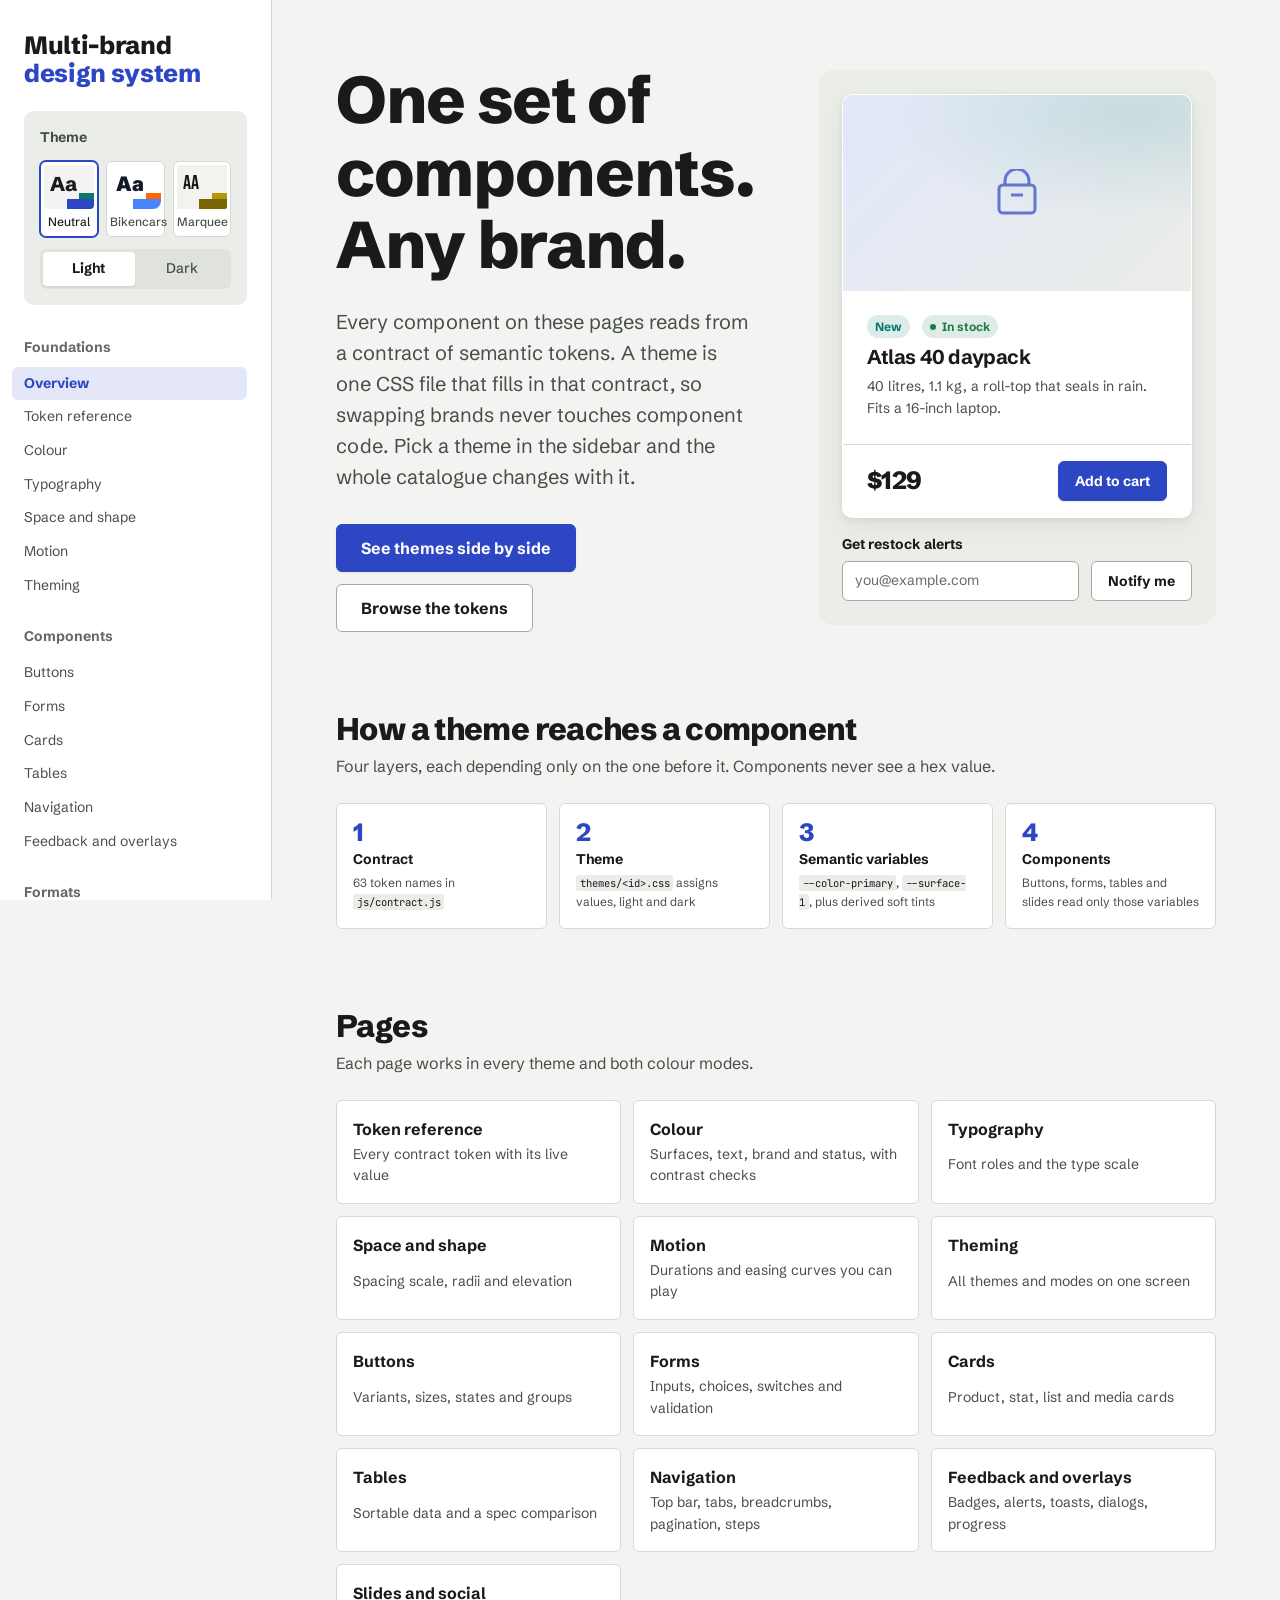
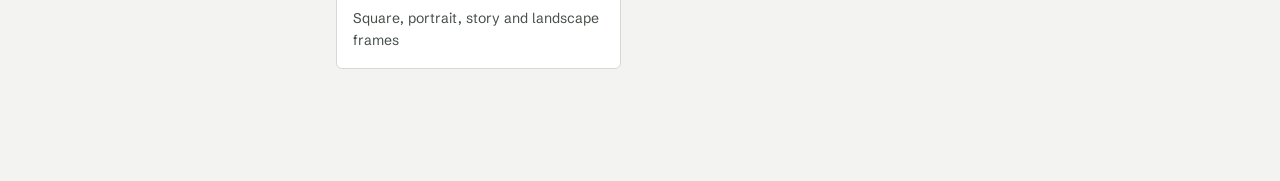
==== index.html @ d582c335 "Initial public release" ====
<!DOCTYPE html>
<html lang="en">
<head>
<meta charset="utf-8">
<meta name="viewport" content="width=device-width, initial-scale=1">
<title>Multi-brand design system</title>
<meta name="description" content="A brand-neutral design system: tokens, themes, components and motion as static HTML.">
<link rel="icon" href="favicon.svg" type="image/svg+xml">
<script src="js/theme-init.js"></script>
<link rel="stylesheet" href="themes/index.css">
<link rel="stylesheet" href="css/catalogue.css">
<link rel="stylesheet" href="css/components.css">
</head>
<body>
<nav class="sidebar" aria-label="Catalogue"></nav>
<main class="main" id="main">
<section class="hero">
  <div>
    <h1 class="hero__title">One set of components. Any brand.</h1>
    <p class="hero__lede">Every component on these pages reads from a contract of semantic tokens. A theme is one CSS file that fills in that contract, so swapping brands never touches component code. Pick a theme in the sidebar and the whole catalogue changes with it.</p>
    <div class="hero__actions">
      <a class="btn btn--primary btn--lg" href="theming.html">See themes side by side</a>
      <a class="btn btn--secondary btn--lg" href="tokens.html">Browse the tokens</a>
    </div>
  </div>

  <div class="specimen" aria-label="Live specimen in the current theme">
    <article class="card card--raised">
      <div class="card__media">
        <svg viewBox="0 0 24 24" fill="none" stroke="currentColor" stroke-width="1.5" aria-hidden="true"><path d="M6 8V6a6 6 0 0 1 12 0v2"/><rect x="3" y="8" width="18" height="14" rx="2"/><path d="M9 13h6"/></svg>
      </div>
      <div class="card__body">
        <div class="specimen__row"><span class="badge badge--accent">New</span><span class="badge badge--success"><span class="badge__dot"></span>In stock</span></div>
        <h2 class="card__title">Atlas 40 daypack</h2>
        <p class="card__text">40 litres, 1.1 kg, a roll-top that seals in rain. Fits a 16-inch laptop.</p>
      </div>
      <div class="card__footer">
        <span class="price">$129</span>
        <button class="btn btn--primary" type="button" data-toast="Added Atlas 40 to your cart">Add to cart</button>
      </div>
    </article>
    <div class="field">
      <label class="field__label" for="hero-email">Get restock alerts</label>
      <div class="specimen__row">
        <input class="input" id="hero-email" type="email" placeholder="you@example.com" style="flex:1;min-width:160px">
        <button class="btn btn--secondary" type="button" data-toast="Alert set for restocks">Notify me</button>
      </div>
    </div>
  </div>
</section>

<section class="doc-section" aria-labelledby="how">
  <h2 id="how">How a theme reaches a component</h2>
  <p class="doc-desc">Four layers, each depending only on the one before it. Components never see a hex value.</p>
  <ol class="flow">
    <li><b>Contract</b><span>63 token names in <code>js/contract.js</code></span></li>
    <li><b>Theme</b><span><code>themes/&lt;id&gt;.css</code> assigns values, light and dark</span></li>
    <li><b>Semantic variables</b><span><code>--color-primary</code>, <code>--surface-1</code>, plus derived soft tints</span></li>
    <li><b>Components</b><span>Buttons, forms, tables and slides read only those variables</span></li>
  </ol>
</section>

<section class="doc-section" aria-labelledby="pages">
  <h2 id="pages">Pages</h2>
  <p class="doc-desc">Each page works in every theme and both colour modes.</p>
  <div class="directory">
    <a href="tokens.html"><b>Token reference</b><span>Every contract token with its live value</span></a>
    <a href="colors.html"><b>Colour</b><span>Surfaces, text, brand and status, with contrast checks</span></a>
    <a href="typography.html"><b>Typography</b><span>Font roles and the type scale</span></a>
    <a href="spacing.html"><b>Space and shape</b><span>Spacing scale, radii and elevation</span></a>
    <a href="motion.html"><b>Motion</b><span>Durations and easing curves you can play</span></a>
    <a href="theming.html"><b>Theming</b><span>All themes and modes on one screen</span></a>
    <a href="buttons.html"><b>Buttons</b><span>Variants, sizes, states and groups</span></a>
    <a href="forms.html"><b>Forms</b><span>Inputs, choices, switches and validation</span></a>
    <a href="cards.html"><b>Cards</b><span>Product, stat, list and media cards</span></a>
    <a href="tables.html"><b>Tables</b><span>Sortable data and a spec comparison</span></a>
    <a href="navigation.html"><b>Navigation</b><span>Top bar, tabs, breadcrumbs, pagination, steps</span></a>
    <a href="feedback.html"><b>Feedback and overlays</b><span>Badges, alerts, toasts, dialogs, progress</span></a>
    <a href="slides.html"><b>Slides and social</b><span>Square, portrait, story and landscape frames</span></a>
  </div>
</section>
</main>
<script src="js/contract.js"></script>
<script src="js/sidebar.js"></script>
<script src="js/demo.js"></script>
</body>
</html>
---- themes/index.css ----
/*
 * Theme registry. Every page links only this file.
 *
 * To add a theme: create themes/<id>.css that defines the full token contract,
 * add one @import line below, and add "<id>:<Label>" to --theme-list.
 * The sidebar switcher reads --theme-list at runtime.
 */
@import url("neutral.css");
@import url("bikencars.css");
@import url("marquee.css");

:root {
  --theme-list: "neutral:Neutral,bikencars:Bikencars,marquee:Marquee";
}
---- css/catalogue.css ----
/*
 * Catalogue chrome: reset, page layout, sidebar, theme switcher, doc helpers.
 * References semantic tokens only; no colour literals live outside themes/.
 */

/* Derived tokens: computed from the contract, per theme scope. */
:root,
[data-theme] {
  --color-primary-soft: color-mix(in srgb, var(--color-primary) 13%, transparent);
  --color-secondary-soft: color-mix(in srgb, var(--color-secondary) 13%, transparent);
  --color-accent-soft: color-mix(in srgb, var(--color-accent) 14%, transparent);
  --color-success-soft: color-mix(in srgb, var(--color-success) 14%, transparent);
  --color-warning-soft: color-mix(in srgb, var(--color-warning) 16%, transparent);
  --color-danger-soft: color-mix(in srgb, var(--color-danger) 13%, transparent);
  --color-info-soft: color-mix(in srgb, var(--color-info) 13%, transparent);
  --sidebar-width: 272px;
}

:root { color-scheme: light; }
[data-mode="dark"] { color-scheme: dark; }

*, *::before, *::after { box-sizing: border-box; }

html { -webkit-text-size-adjust: 100%; text-size-adjust: 100%; }

body {
  margin: 0;
  min-height: 100vh;
  background: var(--surface-0);
  color: var(--text-1);
  font-family: var(--font-body);
  font-size: var(--text-base);
  line-height: var(--leading-body);
  transition: background-color var(--duration-base) var(--ease-standard), color var(--duration-base) var(--ease-standard);
}

.theme-scope {
  background: var(--surface-0);
  color: var(--text-1);
  font-family: var(--font-body);
  font-size: var(--text-base);
  line-height: var(--leading-body);
}

h1, h2, h3, h4 {
  margin: 0;
  font-family: var(--font-display);
  font-weight: var(--weight-display);
  letter-spacing: var(--tracking-display);
  text-transform: var(--case-display);
  line-height: var(--leading-tight);
  color: var(--text-1);
}
h3, h4 { font-family: var(--font-body); font-weight: var(--weight-bold); letter-spacing: 0; text-transform: none; }

p { margin: 0; }
a { color: var(--color-primary); text-underline-offset: 0.2em; }
a:hover { color: var(--color-primary-hover); }

:focus-visible {
  outline: 2px solid var(--focus-ring);
  outline-offset: 2px;
}

code, pre, kbd { font-family: var(--font-mono); }
code {
  font-size: 0.875em;
  padding: 0.1em 0.35em;
  border-radius: var(--radius-sm);
  background: var(--surface-2);
  color: var(--text-1);
}

.visually-hidden {
  position: absolute !important; width: 1px; height: 1px; overflow: hidden;
  clip: rect(0 0 0 0); white-space: nowrap;
}

/* ── Layout ─────────────────────────────────────────── */
.main {
  margin-left: var(--sidebar-width);
  padding: var(--space-8) var(--space-8) var(--space-10);
  max-width: calc(var(--sidebar-width) + 1120px);
}

/* ── Sidebar ────────────────────────────────────────── */
.sidebar {
  position: fixed; inset: 0 auto 0 0;
  width: var(--sidebar-width);
  overflow-y: auto;
  background: var(--surface-1);
  border-right: 1px solid var(--border);
  padding: var(--space-6) var(--space-5) var(--space-7);
  z-index: 50;
  transition: transform var(--duration-slow) var(--ease-emphasized), background-color var(--duration-base) var(--ease-standard);
}

.wordmark {
  display: block;
  text-decoration: none;
  color: var(--text-1);
  font-family: var(--font-display);
  font-weight: var(--weight-display);
  letter-spacing: var(--tracking-display);
  text-transform: var(--case-display);
  line-height: var(--leading-tight);
}
.wordmark:hover { color: var(--text-1); }
.wordmark__top { display: block; font-size: var(--text-xl); }
.wordmark__bottom { display: block; font-size: var(--text-xl); color: var(--color-primary); }

.switcher {
  margin: var(--space-5) 0 var(--space-6);
  padding: var(--space-4);
  border-radius: var(--radius-lg);
  background: var(--surface-2);
}
.switcher__label {
  font-size: var(--text-sm);
  font-weight: var(--weight-bold);
  color: var(--text-2);
  margin-bottom: var(--space-3);
}
.switcher__themes {
  display: grid;
  grid-template-columns: repeat(auto-fill, minmax(56px, 1fr));
  gap: var(--space-2);
  margin-bottom: var(--space-3);
}

.chip {
  appearance: none;
  display: flex; flex-direction: column; align-items: stretch; gap: var(--space-1);
  padding: 3px;
  border: 1px solid var(--border);
  border-radius: var(--radius-md);
  background: var(--surface-1);
  color: var(--text-2);
  font: inherit;
  cursor: pointer;
  transition: border-color var(--duration-fast) var(--ease-standard), box-shadow var(--duration-fast) var(--ease-standard);
}
.chip:hover { border-color: var(--border-strong); }
.chip[aria-checked="true"] {
  border-color: var(--color-primary);
  box-shadow: 0 0 0 1px var(--color-primary);
  color: var(--text-1);
}
.chip__label { font-size: var(--text-xs); font-weight: var(--weight-medium); text-align: center; padding-bottom: 2px; }

/* The swatch lives in its own theme scope, so these tokens are the chip's theme. */
.chip__swatch {
  position: relative;
  display: grid; grid-template-columns: 1fr;
  height: 44px;
  overflow: hidden;
  border-radius: calc(var(--radius-md) - 2px);
  background: var(--surface-0);
}
.chip__band { display: block; }
.chip__band--surface { position: absolute; inset: 0 0 auto 0; height: 100%; background: var(--surface-0); }
.chip__band--primary { position: absolute; right: 0; bottom: 0; width: 55%; height: 10px; background: var(--color-primary); }
.chip__band--accent { position: absolute; right: 0; bottom: 10px; width: 30%; height: 6px; background: var(--color-accent); }
.chip__glyph {
  position: absolute; left: 6px; top: 3px;
  font-family: var(--font-display);
  font-weight: var(--weight-display);
  font-size: 20px;
  letter-spacing: 0;
  text-transform: none;
  color: var(--text-1);
}

.navgroup + .navgroup { margin-top: var(--space-5); }
.navgroup__title {
  font-size: var(--text-sm);
  font-weight: var(--weight-bold);
  color: var(--text-3);
  margin-bottom: var(--space-2);
}
.navlist { list-style: none; margin: 0; padding: 0; }
.navlist__link {
  display: block;
  padding: 6px var(--space-3);
  margin-left: calc(var(--space-3) * -1);
  border-radius: var(--radius-md);
  color: var(--text-2);
  text-decoration: none;
  font-size: var(--text-sm);
  transition: background-color var(--duration-fast) var(--ease-standard), color var(--duration-fast) var(--ease-standard);
}
.navlist__link:hover { background: var(--surface-2); color: var(--text-1); }
.navlist__link[aria-current="page"] {
  background: var(--color-primary-soft);
  color: var(--color-primary);
  font-weight: var(--weight-bold);
}

.menu-btn {
  display: none;
  position: fixed; top: var(--space-3); left: var(--space-3); z-index: 60;
  width: 44px; height: 44px;
  flex-direction: column; justify-content: center; align-items: center; gap: 5px;
  border: 1px solid var(--border);
  border-radius: var(--radius-md);
  background: var(--surface-1);
  box-shadow: var(--shadow-1);
  cursor: pointer;
}
.menu-btn__bar { display: block; width: 18px; height: 2px; border-radius: 1px; background: var(--text-1); }

@media (max-width: 900px) {
  .sidebar { transform: translateX(-100%); visibility: hidden; padding-top: calc(44px + var(--space-5)); }
  .sidebar.is-open { transform: none; visibility: visible; box-shadow: var(--shadow-3); }
  .menu-btn { display: flex; }
  .main { margin-left: 0; padding: calc(44px + var(--space-6)) 16px var(--space-9); }
}

/* ── Page structure ─────────────────────────────────── */
.page-head { margin-bottom: var(--space-8); max-width: 68ch; }
.page-title { font-size: var(--text-4xl); margin-bottom: var(--space-4); }
.page-lede { font-size: var(--text-lg); color: var(--text-2); max-width: 62ch; }

.doc-section { margin-top: var(--space-9); }
.doc-section > h2 { font-size: var(--text-2xl); margin-bottom: var(--space-2); }
.doc-section > h3 { font-size: var(--text-lg); margin: var(--space-6) 0 var(--space-3); }
.doc-desc { color: var(--text-2); max-width: 68ch; margin-bottom: var(--space-5); }

.demo {
  display: flex; flex-wrap: wrap; align-items: center; gap: var(--space-4);
  padding: var(--space-6);
  background: var(--surface-1);
  border: 1px solid var(--border);
  border-radius: var(--radius-lg);
}
.demo--stack { flex-direction: column; align-items: stretch; }
.demo--plain { background: transparent; border: 0; padding: 0; }
.demo + .demo, .demo + .code, .code + .demo { margin-top: var(--space-4); }

.code {
  margin: 0;
  padding: var(--space-4) var(--space-5);
  overflow-x: auto;
  background: var(--surface-2);
  border-radius: var(--radius-md);
  font-size: var(--text-sm);
  line-height: 1.6;
  color: var(--text-1);
}
.code code { padding: 0; background: none; font-size: inherit; }

.grid { display: grid; gap: var(--space-4); }
.grid--2 { grid-template-columns: repeat(auto-fit, minmax(min(100%, 320px), 1fr)); }
.grid--3 { grid-template-columns: repeat(auto-fit, minmax(min(100%, 240px), 1fr)); }
.grid--4 { grid-template-columns: repeat(auto-fit, minmax(min(100%, 180px), 1fr)); }

.meta { font-size: var(--text-sm); color: var(--text-3); }
.mono { font-family: var(--font-mono); font-size: var(--text-sm); }

@media (prefers-reduced-motion: reduce) {
  *, *::before, *::after {
    animation-duration: 1ms !important;
    animation-iteration-count: 1 !important;
    transition-duration: 1ms !important;
  }
}

/* ── Doc widgets: token table, swatches, specimens, motion, theming ── */
.token-table td, .token-table th { vertical-align: middle; }
.token-value { color: var(--text-2); white-space: normal; max-width: 420px; word-break: break-word; }
.token-value.is-missing { color: var(--color-danger); font-weight: var(--weight-bold); }
.token-preview { display: inline-block; width: 40px; height: 24px; border-radius: var(--radius-sm); border: 1px solid var(--border); vertical-align: middle; }
.token-preview--shadow { background: var(--surface-1); border-color: transparent; }
.token-preview--bar { height: 10px; min-width: 1px; background: var(--color-primary); border: 0; border-radius: 1px; }
.token-preview--radius { width: 36px; height: 36px; background: var(--color-primary-soft); border: 2px solid var(--color-primary); }
.token-preview--type { width: auto; height: auto; border: 0; line-height: 1; color: var(--text-1); }
.token-preview--none { display: none; }

.swatches { display: grid; gap: var(--space-3); grid-template-columns: repeat(auto-fill, minmax(min(100%, 168px), 1fr)); }
.swatch { border: 1px solid var(--border); border-radius: var(--radius-md); overflow: hidden; background: var(--surface-1); }
.swatch__chip { height: 72px; border-bottom: 1px solid var(--border); }
.swatch__info { padding: var(--space-2) var(--space-3); display: grid; gap: 2px; }
.swatch__name { font-family: var(--font-mono); font-size: var(--text-xs); color: var(--text-1); }
.swatch__value { font-family: var(--font-mono); font-size: var(--text-xs); color: var(--text-3); }

.ramp { display: flex; border-radius: var(--radius-lg); overflow: hidden; border: 1px solid var(--border); }
.ramp > div { flex: 1; min-height: 88px; padding: var(--space-3); display: flex; align-items: flex-end; font-family: var(--font-mono); font-size: var(--text-xs); color: var(--text-2); }

.pairs { display: grid; gap: var(--space-3); grid-template-columns: repeat(auto-fill, minmax(min(100%, 250px), 1fr)); }
.pair { display: flex; align-items: center; justify-content: space-between; gap: var(--space-3); padding: var(--space-4); border-radius: var(--radius-md); border: 1px solid var(--border); }
.pair__sample { font-weight: var(--weight-bold); }

.type-row { display: grid; grid-template-columns: 112px 1fr; gap: var(--space-4); align-items: baseline; padding: var(--space-4) 0; border-top: 1px solid var(--border); }
.type-row:first-child { border-top: 0; }
.type-row__meta { font-family: var(--font-mono); font-size: var(--text-xs); color: var(--text-3); }
.type-row__sample { min-width: 0; overflow-wrap: anywhere; }
.specimen-display { font-family: var(--font-display); font-weight: var(--weight-display); letter-spacing: var(--tracking-display); text-transform: var(--case-display); line-height: var(--leading-tight); }
.measure { max-width: 64ch; }

.space-row { display: grid; grid-template-columns: 96px 56px minmax(0, 1fr); gap: var(--space-3); align-items: center; padding: 6px 0; }
.space-row__bar { max-width: 100%; height: 14px; background: var(--color-primary); border-radius: 1px; }
.radius-box { width: 96px; height: 96px; background: var(--color-primary-soft); border: 2px solid var(--color-primary); }
.elev-box { height: 112px; border-radius: var(--radius-lg); background: var(--surface-1); display: grid; place-items: center; color: var(--text-2); font-size: var(--text-sm); }

.motion-track { position: relative; height: 40px; border-radius: var(--radius-pill); background: var(--surface-2); }
.motion-dot {
  position: absolute; top: 6px; left: 6px; width: 28px; height: 28px; border-radius: 50%;
  background: var(--color-primary);
  transition-property: left;
}
.is-played .motion-dot { left: calc(100% - 34px); }
.motion-row { display: grid; grid-template-columns: 180px 1fr; gap: var(--space-4); align-items: center; }
.motion-row + .motion-row { margin-top: var(--space-3); }

.matrix { display: grid; gap: var(--space-4); grid-template-columns: repeat(auto-fit, minmax(min(100%, 300px), 1fr)); }
.matrix__cell { border-radius: var(--radius-lg); border: 1px solid var(--border); padding: var(--space-5); display: grid; gap: var(--space-4); align-content: start; }
.matrix__label { font-size: var(--text-xs); font-weight: var(--weight-bold); color: var(--text-3); }

/* Overview hero */
.hero { display: grid; gap: var(--space-8); grid-template-columns: minmax(0, 1.05fr) minmax(0, 1fr); align-items: center; margin-bottom: var(--space-9); }
.hero__title { font-size: clamp(2.4rem, 5.4vw, calc(var(--text-4xl) * 1.35)); margin-bottom: var(--space-5); }
.hero__lede { font-size: var(--text-lg); color: var(--text-2); max-width: 46ch; margin-bottom: var(--space-6); }
.hero__actions { display: flex; flex-wrap: wrap; gap: var(--space-3); }
.specimen { display: grid; gap: var(--space-4); padding: var(--space-5); border-radius: var(--radius-xl); background: var(--surface-2); }
.specimen__row { display: flex; gap: var(--space-3); flex-wrap: wrap; align-items: center; }
@media (max-width: 1100px) { .hero { grid-template-columns: 1fr; } }

.flow { display: grid; gap: var(--space-3); grid-template-columns: repeat(auto-fit, minmax(min(100%, 170px), 1fr)); list-style: none; padding: 0; margin: 0; counter-reset: flow; }
.flow li { counter-increment: flow; padding: var(--space-4); border-radius: var(--radius-md); background: var(--surface-1); border: 1px solid var(--border); display: grid; gap: var(--space-1); }
.flow li::before { content: counter(flow); font-family: var(--font-display); font-weight: var(--weight-display); font-size: var(--text-xl); color: var(--color-primary); line-height: 1; }
.flow b { font-size: var(--text-sm); }
.flow span { font-size: var(--text-xs); color: var(--text-2); }

.directory { display: grid; gap: var(--space-3); grid-template-columns: repeat(auto-fill, minmax(min(100%, 240px), 1fr)); }
.directory a { display: grid; gap: 2px; padding: var(--space-4); border-radius: var(--radius-md); border: 1px solid var(--border); background: var(--surface-1); text-decoration: none; color: var(--text-1); transition: border-color var(--duration-fast) var(--ease-standard); }
.directory a:hover { border-color: var(--color-primary); color: var(--text-1); }
.directory b { font-size: var(--text-base); }
.directory span { font-size: var(--text-sm); color: var(--text-2); }
---- css/components.css ----
/*
 * Components. Every value is a semantic token (or a derived *-soft token from
 * catalogue.css), so each component re-skins with the active theme.
 */

/* ── Buttons ────────────────────────────────────────── */
.btn {
  --btn-bg: var(--surface-1);
  --btn-fg: var(--text-1);
  --btn-border: var(--border-strong);
  appearance: none;
  display: inline-flex; align-items: center; justify-content: center; gap: var(--space-2);
  min-height: 40px;
  padding: 0 var(--space-4);
  border: 1px solid var(--btn-border);
  border-radius: var(--radius-md);
  background: var(--btn-bg);
  color: var(--btn-fg);
  font: inherit;
  font-size: var(--text-sm);
  font-weight: var(--weight-bold);
  line-height: 1;
  text-decoration: none;
  white-space: nowrap;
  cursor: pointer;
  transition:
    background-color var(--duration-fast) var(--ease-standard),
    border-color var(--duration-fast) var(--ease-standard),
    transform var(--duration-base) var(--ease-spring),
    box-shadow var(--duration-base) var(--ease-standard);
}
.btn:hover { --btn-bg: var(--surface-2); color: var(--btn-fg); }
.btn:active { transform: translateY(1px) scale(0.98); }
.btn:disabled, .btn[aria-disabled="true"] { opacity: 0.45; cursor: not-allowed; transform: none; }

.btn--primary { --btn-bg: var(--color-primary); --btn-fg: var(--text-on-primary); --btn-border: var(--color-primary); box-shadow: var(--shadow-1); }
.btn--primary:hover { --btn-bg: var(--color-primary-hover); --btn-border: var(--color-primary-hover); }
.btn--secondary { --btn-bg: var(--surface-1); --btn-fg: var(--text-1); --btn-border: var(--border-strong); }
.btn--soft { --btn-bg: var(--color-primary-soft); --btn-fg: var(--color-primary); --btn-border: transparent; }
.btn--soft:hover { --btn-bg: color-mix(in srgb, var(--color-primary) 20%, transparent); }
.btn--ghost { --btn-bg: transparent; --btn-fg: var(--text-2); --btn-border: transparent; }
.btn--ghost:hover { --btn-bg: var(--surface-2); --btn-fg: var(--text-1); }
.btn--danger { --btn-bg: var(--color-danger); --btn-fg: var(--surface-1); --btn-border: var(--color-danger); }
.btn--danger:hover { --btn-bg: color-mix(in srgb, var(--color-danger) 85%, var(--text-1)); }

.btn--sm { min-height: 32px; padding: 0 var(--space-3); font-size: var(--text-xs); border-radius: var(--radius-sm); }
.btn--lg { min-height: 48px; padding: 0 var(--space-5); font-size: var(--text-base); }
.btn--icon { width: 40px; padding: 0; }
.btn--pill { border-radius: var(--radius-pill); }
.btn--block { width: 100%; }
.btn svg { width: 16px; height: 16px; flex: none; }

.btn[aria-busy="true"] { color: transparent; position: relative; pointer-events: none; }
.btn[aria-busy="true"]::after {
  content: ""; position: absolute; width: 16px; height: 16px;
  border: 2px solid var(--btn-fg); border-right-color: transparent; border-radius: 50%;
  animation: spin 700ms linear infinite;
}
@keyframes spin { to { transform: rotate(360deg); } }

.btn-group { display: inline-flex; }
.btn-group .btn { border-radius: 0; }
.btn-group .btn + .btn { margin-left: -1px; }
.btn-group .btn:first-child { border-radius: var(--radius-md) 0 0 var(--radius-md); }
.btn-group .btn:last-child { border-radius: 0 var(--radius-md) var(--radius-md) 0; }

/* ── Badges ─────────────────────────────────────────── */
.badge {
  --badge-fg: var(--text-2);
  --badge-bg: var(--surface-2);
  display: inline-flex; align-items: center; gap: 6px;
  padding: 2px var(--space-2);
  border-radius: var(--radius-pill);
  background: var(--badge-bg);
  color: var(--badge-fg);
  font-size: var(--text-xs);
  font-weight: var(--weight-bold);
  line-height: 1.6;
  white-space: nowrap;
}
.badge--primary { --badge-fg: var(--color-primary); --badge-bg: var(--color-primary-soft); }
.badge--accent { --badge-fg: var(--color-accent); --badge-bg: var(--color-accent-soft); }
.badge--success { --badge-fg: var(--color-success); --badge-bg: var(--color-success-soft); }
.badge--warning { --badge-fg: var(--color-warning); --badge-bg: var(--color-warning-soft); }
.badge--danger { --badge-fg: var(--color-danger); --badge-bg: var(--color-danger-soft); }
.badge--info { --badge-fg: var(--color-info); --badge-bg: var(--color-info-soft); }
.badge--solid { --badge-fg: var(--text-on-primary); --badge-bg: var(--color-primary); }
.badge__dot { width: 6px; height: 6px; border-radius: 50%; background: currentColor; }

/* ── Alerts ─────────────────────────────────────────── */
.alert {
  --alert-tone: var(--color-info);
  --alert-soft: var(--color-info-soft);
  display: grid; grid-template-columns: auto 1fr; gap: var(--space-1) var(--space-3);
  padding: var(--space-4);
  border-radius: var(--radius-md);
  border-left: 3px solid var(--alert-tone);
  background: var(--alert-soft);
  color: var(--text-1);
}
.alert__icon { grid-row: span 2; width: 20px; height: 20px; color: var(--alert-tone); }
.alert__title { font-weight: var(--weight-bold); }
.alert__body { color: var(--text-2); font-size: var(--text-sm); }
.alert--success { --alert-tone: var(--color-success); --alert-soft: var(--color-success-soft); }
.alert--warning { --alert-tone: var(--color-warning); --alert-soft: var(--color-warning-soft); }
.alert--danger { --alert-tone: var(--color-danger); --alert-soft: var(--color-danger-soft); }

/* ── Forms ──────────────────────────────────────────── */
.field { display: grid; gap: 6px; min-width: 0; }
.field__label { font-size: var(--text-sm); font-weight: var(--weight-bold); color: var(--text-1); }
.field__hint { font-size: var(--text-xs); color: var(--text-3); }
.field--error .field__hint { color: var(--color-danger); }
.field--success .field__hint { color: var(--color-success); }

.input, .select, .textarea {
  width: 100%;
  min-height: 40px;
  padding: var(--space-2) var(--space-3);
  border: 1px solid var(--border-strong);
  border-radius: var(--radius-md);
  background: var(--surface-1);
  color: var(--text-1);
  font: inherit;
  font-size: var(--text-sm);
  transition: border-color var(--duration-fast) var(--ease-standard), box-shadow var(--duration-fast) var(--ease-standard);
}
.input::placeholder, .textarea::placeholder { color: var(--text-3); }
.input:hover, .select:hover, .textarea:hover { border-color: var(--text-3); }
.input:focus, .select:focus, .textarea:focus {
  outline: none;
  border-color: var(--color-primary);
  box-shadow: 0 0 0 3px var(--color-primary-soft);
}
.input:disabled { background: var(--surface-2); color: var(--text-3); cursor: not-allowed; }
.field--error .input { border-color: var(--color-danger); }
.field--error .input:focus { box-shadow: 0 0 0 3px var(--color-danger-soft); }
.field--success .input { border-color: var(--color-success); }
.textarea { min-height: 96px; resize: vertical; }
.select { appearance: auto; }

.input-group { display: flex; }
.input-group__addon {
  display: inline-flex; align-items: center; padding: 0 var(--space-3);
  border: 1px solid var(--border-strong); border-right: 0;
  border-radius: var(--radius-md) 0 0 var(--radius-md);
  background: var(--surface-2); color: var(--text-2); font-size: var(--text-sm);
}
.input-group .input { border-radius: 0 var(--radius-md) var(--radius-md) 0; }

.check { display: inline-flex; align-items: center; gap: var(--space-2); font-size: var(--text-sm); cursor: pointer; }
.check input { width: 18px; height: 18px; margin: 0; accent-color: var(--color-primary); }

.switch { display: inline-flex; align-items: center; gap: var(--space-3); font-size: var(--text-sm); cursor: pointer; }
.switch input { position: absolute; opacity: 0; width: 1px; height: 1px; }
.switch__track {
  position: relative; width: 40px; height: 24px; flex: none;
  border-radius: var(--radius-pill);
  background: var(--surface-3);
  border: 1px solid var(--border-strong);
  transition: background-color var(--duration-base) var(--ease-standard);
}
.switch__track::after {
  content: ""; position: absolute; top: 2px; left: 2px;
  width: 18px; height: 18px; border-radius: 50%;
  background: var(--surface-1);
  box-shadow: var(--shadow-1);
  transition: transform var(--duration-base) var(--ease-spring);
}
.switch input:checked + .switch__track { background: var(--color-primary); border-color: var(--color-primary); }
.switch input:checked + .switch__track::after { transform: translateX(16px); }
.switch input:focus-visible + .switch__track { outline: 2px solid var(--focus-ring); outline-offset: 2px; }

.form-grid { display: grid; gap: var(--space-4); grid-template-columns: repeat(auto-fit, minmax(min(100%, 220px), 1fr)); }
.form-grid .field--full { grid-column: 1 / -1; }
.form-actions { display: flex; flex-wrap: wrap; gap: var(--space-3); justify-content: flex-end; }

/* ── Cards ──────────────────────────────────────────── */
.card {
  display: flex; flex-direction: column;
  overflow: hidden;
  background: var(--surface-1);
  border: 1px solid var(--border);
  border-radius: var(--radius-lg);
  color: var(--text-1);
}
.card--raised { border-color: transparent; box-shadow: var(--shadow-2); }
.card--interactive { transition: transform var(--duration-base) var(--ease-emphasized), box-shadow var(--duration-base) var(--ease-standard); text-decoration: none; }
.card--interactive:hover { transform: translateY(-2px); box-shadow: var(--shadow-3); color: var(--text-1); }
.card__media {
  aspect-ratio: 16 / 9;
  background:
    radial-gradient(120% 90% at 85% 10%, var(--color-accent-soft), transparent 60%),
    linear-gradient(135deg, var(--color-primary-soft), var(--surface-2));
  display: grid; place-items: center;
  color: var(--color-primary);
}
.card__media svg { width: 48px; height: 48px; opacity: 0.7; }
.card__body { display: grid; gap: var(--space-2); padding: var(--space-5); }
.card__title { font-size: var(--text-lg); font-weight: var(--weight-bold); line-height: var(--leading-tight); }
.card__text { color: var(--text-2); font-size: var(--text-sm); }
.card__footer {
  display: flex; align-items: center; justify-content: space-between; gap: var(--space-3);
  margin-top: auto;
  padding: var(--space-4) var(--space-5);
  border-top: 1px solid var(--border);
}
.price { font-family: var(--font-display); font-weight: var(--weight-display); font-size: var(--text-xl); letter-spacing: var(--tracking-display); }

.stat { display: grid; gap: var(--space-1); padding: var(--space-5); }
.stat__value {
  font-family: var(--font-display);
  font-weight: var(--weight-display);
  letter-spacing: var(--tracking-display);
  font-size: var(--text-3xl);
  line-height: 1;
}
.stat__label { color: var(--text-2); font-size: var(--text-sm); }
.stat__delta { font-size: var(--text-xs); font-weight: var(--weight-bold); }
.stat__delta--up { color: var(--color-success); }
.stat__delta--down { color: var(--color-danger); }

.list { list-style: none; margin: 0; padding: 0; }
.list__item {
  display: flex; align-items: center; justify-content: space-between; gap: var(--space-3);
  padding: var(--space-3) var(--space-5);
  border-top: 1px solid var(--border);
  font-size: var(--text-sm);
}
.list__item:first-child { border-top: 0; }

.avatar {
  display: inline-grid; place-items: center;
  width: 36px; height: 36px; border-radius: 50%;
  background: var(--color-primary-soft); color: var(--color-primary);
  font-weight: var(--weight-bold); font-size: var(--text-xs);
  flex: none;
}

/* ── Tables ─────────────────────────────────────────── */
.table-wrap { overflow-x: auto; border: 1px solid var(--border); border-radius: var(--radius-lg); background: var(--surface-1); }
.table { width: 100%; border-collapse: collapse; font-size: var(--text-sm); }
.table caption { text-align: left; padding: var(--space-4) var(--space-5) 0; color: var(--text-2); }
.table th, .table td { padding: var(--space-3) var(--space-5); text-align: left; border-bottom: 1px solid var(--border); white-space: nowrap; }
.table thead th { font-size: var(--text-xs); font-weight: var(--weight-bold); color: var(--text-2); background: var(--surface-2); }
.table tbody tr:last-child td, .table tbody tr:last-child th { border-bottom: 0; }
.table tbody tr:hover { background: var(--surface-2); }
.table .num { text-align: right; font-variant-numeric: tabular-nums; }
.table--compact th, .table--compact td { padding: var(--space-2) var(--space-3); }
.table--striped tbody tr:nth-child(even) { background: color-mix(in srgb, var(--surface-2) 55%, transparent); }

.th-sort {
  appearance: none; border: 0; background: none; padding: 0; font: inherit; color: inherit; cursor: pointer;
  display: inline-flex; align-items: center; gap: 4px;
}
.th-sort::after { content: "\2195"; opacity: 0.45; }
[aria-sort="ascending"] .th-sort::after { content: "\2191"; opacity: 1; }
[aria-sort="descending"] .th-sort::after { content: "\2193"; opacity: 1; }

/* Comparison / spec table */
.compare th[scope="row"] { color: var(--text-2); font-weight: var(--weight-medium); }
.compare thead th { vertical-align: bottom; background: var(--surface-1); font-size: var(--text-sm); color: var(--text-1); }
.compare__name { display: block; font-family: var(--font-display); font-weight: var(--weight-display); letter-spacing: var(--tracking-display); text-transform: var(--case-display); font-size: var(--text-lg); }
.compare .is-featured { background: var(--color-primary-soft); }
.compare thead .is-featured { box-shadow: inset 0 3px 0 var(--color-primary); }
.compare .is-best { color: var(--color-success); font-weight: var(--weight-bold); }
.compare .is-best::after { content: " \2605"; font-size: 0.8em; }
.compare tbody tr.compare__group th { background: var(--surface-2); font-size: var(--text-xs); color: var(--text-3); font-weight: var(--weight-bold); }

/* ── Navigation ─────────────────────────────────────── */
.tabs { display: flex; gap: var(--space-1); border-bottom: 1px solid var(--border); overflow-x: auto; }
.tab {
  appearance: none; border: 0; background: none; font: inherit; cursor: pointer;
  padding: var(--space-3) var(--space-4);
  color: var(--text-2); font-size: var(--text-sm); font-weight: var(--weight-medium);
  border-bottom: 2px solid transparent; margin-bottom: -1px;
  transition: color var(--duration-fast) var(--ease-standard), border-color var(--duration-base) var(--ease-standard);
}
.tab:hover { color: var(--text-1); }
.tab[aria-selected="true"] { color: var(--color-primary); border-bottom-color: var(--color-primary); font-weight: var(--weight-bold); }
.tabpanel { padding: var(--space-5) 0 0; color: var(--text-2); }
.tabpanel[hidden] { display: none; }

.segmented {
  display: inline-flex; padding: 3px; gap: 2px;
  border-radius: var(--radius-md);
  background: var(--surface-3);
}
.segmented__item {
  appearance: none; border: 0; font: inherit; cursor: pointer; flex: 1;
  padding: 6px var(--space-3);
  border-radius: calc(var(--radius-md) - 2px);
  background: transparent; color: var(--text-2);
  font-size: var(--text-sm); font-weight: var(--weight-medium);
  transition: background-color var(--duration-fast) var(--ease-standard), color var(--duration-fast) var(--ease-standard);
}
.segmented__item:hover { color: var(--text-1); }
.segmented__item[aria-checked="true"], .segmented__item[aria-pressed="true"] {
  background: var(--surface-1); color: var(--text-1); box-shadow: var(--shadow-1); font-weight: var(--weight-bold);
}
.switcher__mode { display: flex; }

.breadcrumb { display: flex; flex-wrap: wrap; align-items: center; gap: var(--space-2); list-style: none; margin: 0; padding: 0; font-size: var(--text-sm); }
.breadcrumb li + li::before { content: "/"; color: var(--text-3); margin-right: var(--space-2); }
.breadcrumb a { color: var(--text-2); text-decoration: none; }
.breadcrumb a:hover { color: var(--color-primary); text-decoration: underline; }
.breadcrumb [aria-current="page"] { color: var(--text-1); font-weight: var(--weight-bold); }

.pagination { display: flex; flex-wrap: wrap; gap: var(--space-1); list-style: none; margin: 0; padding: 0; }
.pagination a, .pagination span {
  display: inline-grid; place-items: center; min-width: 36px; height: 36px; padding: 0 var(--space-2);
  border-radius: var(--radius-md); color: var(--text-2); text-decoration: none; font-size: var(--text-sm);
}
.pagination a:hover { background: var(--surface-2); color: var(--text-1); }
.pagination [aria-current="page"] { background: var(--color-primary); color: var(--text-on-primary); font-weight: var(--weight-bold); }

.stepper { display: flex; gap: var(--space-2); list-style: none; margin: 0; padding: 0; counter-reset: step; flex-wrap: wrap; }
.stepper li {
  counter-increment: step;
  display: flex; align-items: center; gap: var(--space-2);
  font-size: var(--text-sm); color: var(--text-3);
}
.stepper li + li::before { content: ""; width: 32px; height: 1px; background: var(--border-strong); margin-right: var(--space-1); }
.stepper li > span::before {
  content: counter(step);
  display: inline-grid; place-items: center; width: 26px; height: 26px; margin-right: var(--space-2);
  border-radius: 50%; border: 1px solid var(--border-strong);
  font-size: var(--text-xs); font-weight: var(--weight-bold);
}
.stepper .is-done { color: var(--text-2); }
.stepper .is-done > span::before { content: "\2713"; background: var(--color-success); border-color: var(--color-success); color: var(--surface-1); }
.stepper [aria-current="step"] { color: var(--text-1); font-weight: var(--weight-bold); }
.stepper [aria-current="step"] > span::before { background: var(--color-primary); border-color: var(--color-primary); color: var(--text-on-primary); }

.topbar {
  display: flex; align-items: center; gap: var(--space-5);
  padding: var(--space-3) var(--space-5);
  background: var(--surface-1);
  border: 1px solid var(--border);
  border-radius: var(--radius-lg);
  flex-wrap: wrap;
}
.topbar__brand { font-family: var(--font-display); font-weight: var(--weight-display); letter-spacing: var(--tracking-display); text-transform: var(--case-display); font-size: var(--text-lg); }
.topbar__links { display: flex; gap: var(--space-4); list-style: none; margin: 0; padding: 0; font-size: var(--text-sm); }
.topbar__links a { color: var(--text-2); text-decoration: none; }
.topbar__links a:hover, .topbar__links a[aria-current="page"] { color: var(--text-1); }
.topbar__end { margin-left: auto; display: flex; gap: var(--space-2); }

/* ── Feedback ───────────────────────────────────────── */
.progress { height: 8px; border-radius: var(--radius-pill); background: var(--surface-3); overflow: hidden; }
.progress__bar { height: 100%; border-radius: inherit; background: var(--color-primary); transition: width var(--duration-slow) var(--ease-emphasized); }
.progress--success .progress__bar { background: var(--color-success); }
.progress--warning .progress__bar { background: var(--color-warning); }

.skeleton {
  border-radius: var(--radius-sm);
  background: linear-gradient(90deg, var(--surface-2) 25%, var(--surface-3) 50%, var(--surface-2) 75%);
  background-size: 200% 100%;
  animation: shimmer 1.4s var(--ease-standard) infinite;
}
@keyframes shimmer { from { background-position: 100% 0; } to { background-position: -100% 0; } }

.tooltip-host { position: relative; display: inline-flex; }
.tooltip {
  position: absolute; bottom: calc(100% + 8px); left: 50%;
  transform: translate(-50%, 4px);
  padding: 6px var(--space-2);
  border-radius: var(--radius-sm);
  background: var(--text-1); color: var(--surface-1);
  font-size: var(--text-xs); white-space: nowrap;
  opacity: 0; pointer-events: none;
  transition: opacity var(--duration-fast) var(--ease-standard), transform var(--duration-base) var(--ease-emphasized);
}
.tooltip-host:hover .tooltip, .tooltip-host:focus-within .tooltip { opacity: 1; transform: translate(-50%, 0); }

.toast-region {
  position: fixed; right: var(--space-5); bottom: var(--space-5); z-index: 80;
  display: grid; gap: var(--space-2); width: min(360px, calc(100vw - 32px));
}
.toast {
  display: flex; align-items: center; gap: var(--space-3);
  padding: var(--space-3) var(--space-4);
  border-radius: var(--radius-md);
  background: var(--text-1); color: var(--surface-1);
  box-shadow: var(--shadow-3);
  font-size: var(--text-sm);
  animation: toast-in var(--duration-slow) var(--ease-emphasized);
}
.toast__mark { width: 8px; height: 8px; border-radius: 50%; background: var(--color-success); flex: none; }
.toast.is-leaving { opacity: 0; transform: translateY(8px); transition: opacity var(--duration-base) var(--ease-standard), transform var(--duration-base) var(--ease-standard); }
@keyframes toast-in { from { opacity: 0; transform: translateY(12px) scale(0.98); } to { opacity: 1; transform: none; } }

.dialog {
  width: min(480px, calc(100vw - 32px));
  padding: 0;
  border: 1px solid var(--border);
  border-radius: var(--radius-xl);
  background: var(--surface-1);
  color: var(--text-1);
  box-shadow: var(--shadow-3);
}
.dialog::backdrop { background: var(--overlay); }
.dialog[open] { animation: dialog-in var(--duration-slow) var(--ease-emphasized); }
@keyframes dialog-in { from { opacity: 0; transform: translateY(16px) scale(0.97); } to { opacity: 1; transform: none; } }
.dialog__head { padding: var(--space-5) var(--space-5) 0; }
.dialog__head h2 { font-size: var(--text-xl); }
.dialog__body { padding: var(--space-3) var(--space-5) var(--space-5); color: var(--text-2); display: grid; gap: var(--space-4); }
.dialog__foot { display: flex; justify-content: flex-end; gap: var(--space-2); padding: var(--space-4) var(--space-5); border-top: 1px solid var(--border); background: var(--surface-2); border-radius: 0 0 var(--radius-xl) var(--radius-xl); }

.empty {
  display: grid; justify-items: center; gap: var(--space-3); text-align: center;
  padding: var(--space-8) var(--space-5);
  border: 1px dashed var(--border-strong); border-radius: var(--radius-lg);
  color: var(--text-2);
}
.empty__title { color: var(--text-1); font-weight: var(--weight-bold); font-size: var(--text-lg); }

/* ── Slides (social formats) ────────────────────────── */
.slide-row { display: flex; flex-wrap: wrap; gap: var(--space-5); align-items: flex-start; }
.slide-frame { display: grid; gap: var(--space-2); max-width: 100%; min-width: 0; }
.slide {
  --slide-pad: 7%;
  position: relative;
  width: min(280px, 100%);
  overflow: hidden;
  display: flex; flex-direction: column;
  padding: var(--slide-pad);
  border-radius: var(--radius-lg);
  background: var(--surface-0);
  color: var(--text-1);
  box-shadow: var(--shadow-2);
  border: 1px solid var(--border);
  container-type: inline-size;
}
.slide--square { aspect-ratio: 1 / 1; }
.slide--portrait { aspect-ratio: 4 / 5; }
.slide--story { aspect-ratio: 9 / 16; width: min(220px, 100%); --slide-pad: 10% 9%; }
.slide--landscape { aspect-ratio: 16 / 9; width: min(420px, 100%); }
.slide__kicker { font-size: 4.6cqi; font-weight: var(--weight-bold); color: var(--color-primary); }
.slide__title {
  font-family: var(--font-display); font-weight: var(--weight-display);
  letter-spacing: var(--tracking-display); text-transform: var(--case-display);
  font-size: 11cqi; line-height: var(--leading-tight); margin-top: 3cqi;
}
.slide__big {
  font-family: var(--font-display); font-weight: var(--weight-display);
  letter-spacing: var(--tracking-display);
  font-size: 30cqi; line-height: 0.9; color: var(--color-primary);
  margin-top: auto;
}
.slide__body { font-size: 5.2cqi; color: var(--text-2); margin-top: 3cqi; line-height: 1.35; }
.slide__foot { margin-top: auto; display: flex; justify-content: space-between; align-items: center; font-size: 4cqi; color: var(--text-3); padding-top: 4cqi; }
.slide__dots { display: flex; gap: 1.6cqi; }
.slide__dots i { width: 2.4cqi; height: 2.4cqi; border-radius: 50%; background: var(--surface-3); }
.slide__dots i.is-on { background: var(--color-primary); }
.slide__list { list-style: none; margin: 4cqi 0 0; padding: 0; display: grid; gap: 2.6cqi; }
.slide__list li { display: flex; gap: 3cqi; font-size: 5cqi; align-items: baseline; }
.slide__list b { color: var(--color-accent); font-family: var(--font-display); font-weight: var(--weight-display); font-size: 6cqi; min-width: 7cqi; }
.slide__bar { height: 3cqi; border-radius: var(--radius-pill); background: var(--surface-3); overflow: hidden; margin-top: 1.4cqi; }
.slide__bar > span { display: block; height: 100%; background: var(--color-primary); border-radius: inherit; }
.slide__bar--alt > span { background: var(--color-accent); }
.slide__quote { font-family: var(--font-display); font-weight: var(--weight-display); letter-spacing: var(--tracking-display); text-transform: var(--case-display); font-size: 8.5cqi; line-height: var(--leading-tight); margin-top: auto; }
.slide__quote::before { content: "\201C"; display: block; color: var(--color-accent); font-size: 20cqi; line-height: 0.6; margin-bottom: 2cqi; }
.slide--accent { background: var(--color-primary); color: var(--text-on-primary); border-color: var(--color-primary); }
.slide--accent .slide__body, .slide--accent .slide__foot { color: var(--text-on-primary); opacity: 0.85; }
.slide--accent .slide__kicker { color: var(--text-on-primary); }
.slide--accent .slide__quote::before { color: var(--text-on-primary); }
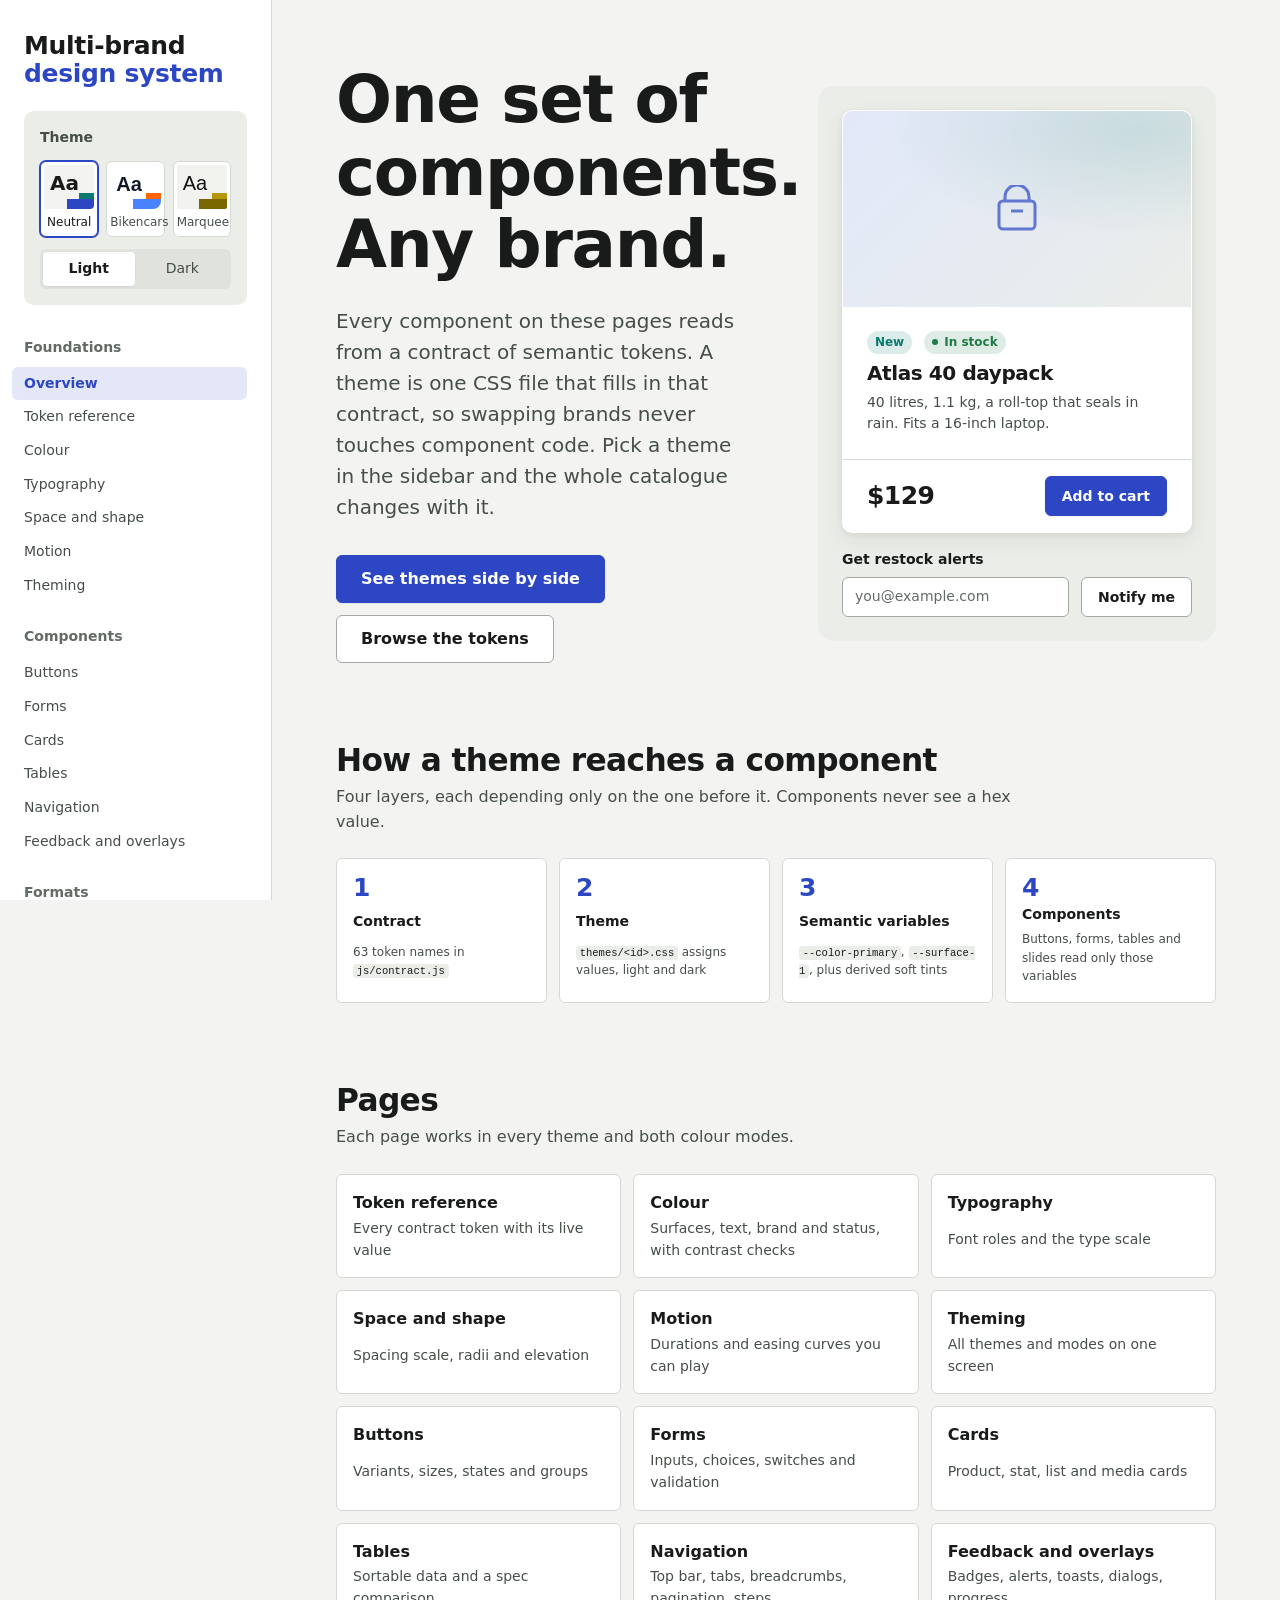
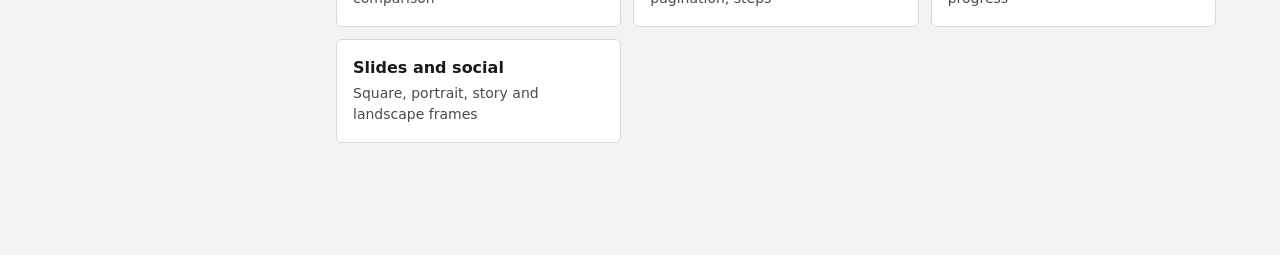
==== commit 6cf15545: "fix(security): enforce a strict csp and referrer policy on every page The pages had no Content-Secur" ====
--- a/index.html
+++ b/index.html
@@ -2,14 +2,19 @@
 <html lang="en">
 <head>
 <meta charset="utf-8">
+<meta http-equiv="Content-Security-Policy" content="default-src 'none'; script-src 'self'; style-src 'self' https://fonts.googleapis.com; font-src https://fonts.gstatic.com; img-src 'self'; base-uri 'none'; form-action 'none'; object-src 'none'; require-trusted-types-for 'script'; trusted-types 'none'">
+<meta name="referrer" content="no-referrer">
 <meta name="viewport" content="width=device-width, initial-scale=1">
 <title>Multi-brand design system</title>
 <meta name="description" content="A brand-neutral design system: tokens, themes, components and motion as static HTML.">
 <link rel="icon" href="favicon.svg" type="image/svg+xml">
+<link rel="preconnect" href="https://fonts.googleapis.com">
+<link rel="preconnect" href="https://fonts.gstatic.com" crossorigin>
 <script src="js/theme-init.js"></script>
 <link rel="stylesheet" href="themes/index.css">
 <link rel="stylesheet" href="css/catalogue.css">
 <link rel="stylesheet" href="css/components.css">
+<link rel="stylesheet" href="css/utilities.css">
 </head>
 <body>
 <nav class="sidebar" aria-label="Catalogue"></nav>
@@ -42,7 +47,7 @@
     <div class="field">
       <label class="field__label" for="hero-email">Get restock alerts</label>
       <div class="specimen__row">
-        <input class="input" id="hero-email" type="email" placeholder="you@example.com" style="flex:1;min-width:160px">
+        <input class="input u-grow" id="hero-email" type="email" placeholder="you@example.com">
         <button class="btn btn--secondary" type="button" data-toast="Alert set for restocks">Notify me</button>
       </div>
     </div>
--- a/themes/index.css
+++ b/themes/index.css
@@ -1,14 +1,11 @@
 /*
- * Theme registry. Every page links only this file.
+ * Theme stylesheets. Every page links only this file.
  *
  * To add a theme: create themes/<id>.css that defines the full token contract,
- * add one @import line below, and add "<id>:<Label>" to --theme-list.
- * The sidebar switcher reads --theme-list at runtime.
+ * add one @import line below, and add { id, label } to THEMES in
+ * js/theme-init.js (the runtime registry and allowlist). sync-tokens.py fails
+ * if the two lists disagree.
  */
 @import url("neutral.css");
 @import url("bikencars.css");
 @import url("marquee.css");
-
-:root {
-  --theme-list: "neutral:Neutral,bikencars:Bikencars,marquee:Marquee";
-}
--- a/css/catalogue.css
+++ b/css/catalogue.css
@@ -7,7 +7,6 @@
 :root,
 [data-theme] {
   --color-primary-soft: color-mix(in srgb, var(--color-primary) 13%, transparent);
-  --color-secondary-soft: color-mix(in srgb, var(--color-secondary) 13%, transparent);
   --color-accent-soft: color-mix(in srgb, var(--color-accent) 14%, transparent);
   --color-success-soft: color-mix(in srgb, var(--color-success) 14%, transparent);
   --color-warning-soft: color-mix(in srgb, var(--color-warning) 16%, transparent);
@@ -69,11 +68,6 @@
   border-radius: var(--radius-sm);
   background: var(--surface-2);
   color: var(--text-1);
-}
-
-.visually-hidden {
-  position: absolute !important; width: 1px; height: 1px; overflow: hidden;
-  clip: rect(0 0 0 0); white-space: nowrap;
 }
 
 /* ── Layout ─────────────────────────────────────────── */
@@ -234,7 +228,6 @@
   border-radius: var(--radius-lg);
 }
 .demo--stack { flex-direction: column; align-items: stretch; }
-.demo--plain { background: transparent; border: 0; padding: 0; }
 .demo + .demo, .demo + .code, .code + .demo { margin-top: var(--space-4); }
 
 .code {
--- a/css/components.css
+++ b/css/components.css
@@ -349,7 +349,6 @@
 .progress { height: 8px; border-radius: var(--radius-pill); background: var(--surface-3); overflow: hidden; }
 .progress__bar { height: 100%; border-radius: inherit; background: var(--color-primary); transition: width var(--duration-slow) var(--ease-emphasized); }
 .progress--success .progress__bar { background: var(--color-success); }
-.progress--warning .progress__bar { background: var(--color-warning); }
 
 .skeleton {
   border-radius: var(--radius-sm);
--- a/css/utilities.css
+++ b/css/utilities.css
@@ -0,0 +1,108 @@
+/*
+ * Catalogue utilities: the one-off layout tweaks and token specimens that
+ * used to be inline style="" attributes. Moving them here lets every page
+ * ship a Content-Security-Policy without 'unsafe-inline' for styles.
+ *
+ * Linked last on every page so a utility wins over a component rule of equal
+ * specificity, the way the inline style it replaced did. Values are tokens
+ * only; sync-tokens.py lints this file like the rest of css/.
+ */
+
+/* ── Token specimens: paint an element with one contract token ── */
+.bg-surface-0 { background: var(--surface-0); }
+.bg-surface-1 { background: var(--surface-1); }
+.bg-surface-2 { background: var(--surface-2); }
+.bg-surface-3 { background: var(--surface-3); }
+.bg-border { background: var(--border); }
+.bg-border-strong { background: var(--border-strong); }
+.bg-text-1 { background: var(--text-1); }
+.bg-text-2 { background: var(--text-2); }
+.bg-text-3 { background: var(--text-3); }
+.bg-color-primary { background: var(--color-primary); }
+.bg-color-primary-hover { background: var(--color-primary-hover); }
+.bg-color-secondary { background: var(--color-secondary); }
+.bg-color-accent { background: var(--color-accent); }
+.bg-color-success { background: var(--color-success); }
+.bg-color-warning { background: var(--color-warning); }
+.bg-color-danger { background: var(--color-danger); }
+.bg-color-info { background: var(--color-info); }
+
+.fg-text-1 { color: var(--text-1); }
+.fg-text-2 { color: var(--text-2); }
+.fg-text-3 { color: var(--text-3); }
+.fg-text-on-primary { color: var(--text-on-primary); }
+.fg-color-primary { color: var(--color-primary); }
+.fg-color-danger { color: var(--color-danger); }
+
+.fs-xs { font-size: var(--text-xs); }
+.fs-sm { font-size: var(--text-sm); }
+.fs-base { font-size: var(--text-base); }
+.fs-lg { font-size: var(--text-lg); }
+.fs-xl { font-size: var(--text-xl); }
+.fs-2xl { font-size: var(--text-2xl); }
+.fs-3xl { font-size: var(--text-3xl); }
+.fs-4xl { font-size: var(--text-4xl); }
+.fw-regular { font-weight: var(--weight-regular); }
+.fw-medium { font-weight: var(--weight-medium); }
+.fw-bold { font-weight: var(--weight-bold); }
+.ff-mono { font-family: var(--font-mono); }
+
+.w-space-1 { width: var(--space-1); }
+.w-space-2 { width: var(--space-2); }
+.w-space-3 { width: var(--space-3); }
+.w-space-4 { width: var(--space-4); }
+.w-space-5 { width: var(--space-5); }
+.w-space-6 { width: var(--space-6); }
+.w-space-7 { width: var(--space-7); }
+.w-space-8 { width: var(--space-8); }
+.w-space-9 { width: var(--space-9); }
+.w-space-10 { width: var(--space-10); }
+
+.radius-sm { border-radius: var(--radius-sm); }
+.radius-md { border-radius: var(--radius-md); }
+.radius-lg { border-radius: var(--radius-lg); }
+.radius-xl { border-radius: var(--radius-xl); }
+.radius-pill { border-radius: var(--radius-pill); }
+.elev-1 { box-shadow: var(--shadow-1); }
+.elev-2 { box-shadow: var(--shadow-2); }
+.elev-3 { box-shadow: var(--shadow-3); }
+
+.dur-fast { transition-duration: var(--duration-fast); }
+.dur-base { transition-duration: var(--duration-base); }
+.dur-slow { transition-duration: var(--duration-slow); }
+/* Easing demos run long enough for the curve's shape to be visible. */
+.dur-demo { transition-duration: calc(var(--duration-slow) * 2.5); }
+.ease-standard { transition-timing-function: var(--ease-standard); }
+.ease-emphasized { transition-timing-function: var(--ease-emphasized); }
+.ease-spring { transition-timing-function: var(--ease-spring); }
+
+/* ── Layout one-offs ── */
+/* !important: must beat `.demo + .demo` (two classes), as the inline style did. */
+.u-m-0 { margin: 0 !important; }
+.u-mt-4 { margin-top: var(--space-4); }
+.u-pb-3 { padding-bottom: var(--space-3); }
+.u-self-start { justify-self: start; }
+.u-grow { flex: 1; min-width: 160px; }
+.u-inline-row { display: flex; gap: var(--space-3); align-items: center; }
+.u-stack { display: grid; gap: var(--space-2); }
+.u-center-items { justify-items: center; }
+.u-max-420 { max-width: 420px; }
+.u-max-560 { max-width: 560px; }
+.u-h-12 { height: 12px; }
+.u-h-16 { height: 16px; }
+
+/* Static fill levels for progress bars, skeleton lines and slide bars. */
+.u-w-40 { width: 40%; }
+.u-w-50 { width: 50%; }
+.u-w-60 { width: 60%; }
+.u-w-72 { width: 72%; }
+.u-w-73 { width: 73%; }
+.u-w-75 { width: 75%; }
+.u-w-85 { width: 85%; }
+.u-w-full { width: 100%; }
+
+/* Slide frames size type in container-query units. */
+.u-slide-stack { margin-top: auto; display: grid; gap: 2cqi; }
+.u-cqi-2-6 { font-size: 2.6cqi; }
+.u-cqi-3-4 { font-size: 3.4cqi; }
+.u-cqi-7 { font-size: 7cqi; }
